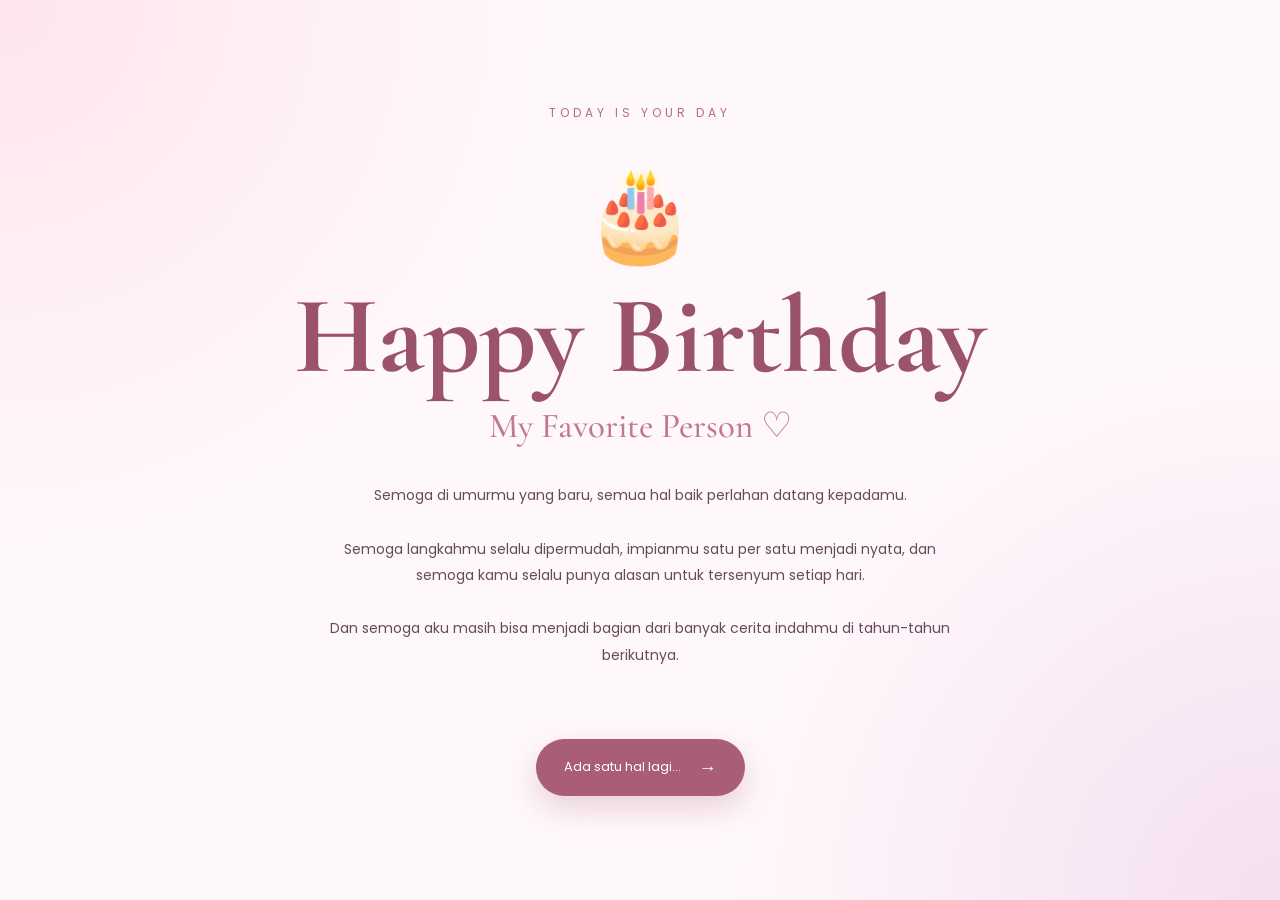
==== birthday.html @ 7c7e7c43 "Add files via upload" ====
<!DOCTYPE html>
<html lang="id">
<head>

    <meta charset="UTF-8">

    <meta name="viewport"
          content="width=device-width, initial-scale=1.0">

    <title>Happy Birthday</title>

    <link rel="stylesheet"
          href="style.css">

</head>

<body>

<div class="floating-hearts">
    <span>♡</span>
    <span>♥</span>
    <span>♡</span>
    <span>♥</span>
</div>

<main class="page birthday-page">

    <div class="birthday-content">

        <p class="mini-title">
            TODAY IS YOUR DAY
        </p>

        <div class="cake">
            🎂
        </div>

        <h1 class="birthday-title">
            Happy Birthday
        </h1>

        <h2>
            My Favorite Person ♡
        </h2>

        <p class="birthday-text">

            Semoga di umurmu yang baru,
            semua hal baik perlahan datang kepadamu.

            <br><br>

            Semoga langkahmu selalu dipermudah,
            impianmu satu per satu menjadi nyata,
            dan semoga kamu selalu punya alasan
            untuk tersenyum setiap hari.

            <br><br>

            Dan semoga aku masih bisa menjadi
            bagian dari banyak cerita indahmu
            di tahun-tahun berikutnya.

        </p>

        <a href="ending.html" class="btn">
            Ada satu hal lagi...
            <span>→</span>
        </a>

    </div>

</main>

<script src="script.js"></script>

</body>
</html>
---- style.css ----
@import url('https://fonts.googleapis.com/css2?family=Cormorant+Garamond:wght@400;500;600;700&family=Poppins:wght@300;400;500;600&display=swap');


* {
    margin: 0;
    padding: 0;
    box-sizing: border-box;
}


html {
    scroll-behavior: smooth;
}


body {

    font-family: 'Poppins', sans-serif;

    background:
        radial-gradient(
            circle at top left,
            #ffe5ed,
            transparent 35%
        ),
        radial-gradient(
            circle at bottom right,
            #f4dff1,
            transparent 35%
        ),
        #fff8fb;

    color: #654b57;

    min-height: 100vh;

    overflow-x: hidden;
}


/* =========================
   PAGE
========================= */

.page {

    min-height: 100vh;

    display: flex;

    justify-content: center;

    align-items: center;

    padding: 60px 20px;

    position: relative;

}


/* =========================
   CONTENT
========================= */

.content {

    width: 100%;

    max-width: 1000px;

    text-align: center;

    animation: pageIn 1s ease;

}


@keyframes pageIn {

    from {
        opacity: 0;
        transform: translateY(25px);
    }

    to {
        opacity: 1;
        transform: translateY(0);
    }

}


/* =========================
   OPENING
========================= */

.opening-card {

    text-align: center;

    animation: pageIn 1s ease;

}


.mini-title {

    font-size: 12px;

    letter-spacing: 4px;

    color: #b36d86;

    margin-bottom: 25px;

}


.gift {

    font-size: 85px;

    animation: floating 3s ease-in-out infinite;

}


@keyframes floating {

    0%,100% {
        transform: translateY(0);
    }

    50% {
        transform: translateY(-15px);
    }

}


.opening h1 {

    font-family: 'Cormorant Garamond', serif;

    font-size: clamp(70px, 12vw, 130px);

    line-height: .75;

    color: #9c5670;

    margin: 25px 0;

}


.opening h1 span {

    color: #d38da5;

}


.subtitle {

    font-size: 17px;

    margin-top: 30px;

}


.small-note {

    font-size: 12px;

    margin-top: 10px;

    color: #aa8995;

}


/* =========================
   BUTTON
========================= */

.btn {

    display: inline-flex;

    align-items: center;

    gap: 18px;

    margin-top: 35px;

    padding: 15px 28px;

    border-radius: 50px;

    background: #a95d78;

    color: white;

    text-decoration: none;

    font-size: 13px;

    transition: .3s;

    box-shadow:
        0 12px 30px
        rgba(169,93,120,.25);

}


.btn span {

    font-size: 18px;

}


.btn:hover {

    transform: translateY(-5px);

    box-shadow:
        0 18px 35px
        rgba(169,93,120,.35);

}


/* =========================
   TITLE
========================= */

.title {

    font-family: 'Cormorant Garamond', serif;

    font-size: clamp(45px, 7vw, 75px);

    line-height: .95;

    color: #8f5268;

    margin-bottom: 30px;

}


.title span {

    color: #c37a93;

}


.description {

    max-width: 600px;

    margin: auto;

    font-size: 14px;

    line-height: 1.8;

    color: #8c737d;

}


/* =========================
   LETTER
========================= */

.letter {

    max-width: 750px;

    margin: 40px auto 0;

    padding: 45px;

    text-align: left;

    background:
        rgba(255,255,255,.8);

    border-radius: 25px;

    box-shadow:
        0 20px 60px
        rgba(130,70,90,.1);

    border:
        1px solid rgba(180,120,140,.15);

}


.letter p {

    font-family:
        'Cormorant Garamond',
        serif;

    font-size: 22px;

    line-height: 1.6;

    margin-bottom: 20px;

}


.letter .highlight {

    font-size: 28px;

    color: #a65874;

    text-align: center;

}


.signature {

    text-align: right;

    font-family:
        'Cormorant Garamond',
        serif;

    font-size: 25px;

    color: #a95f78;

}


/* =========================
   GALLERY
========================= */

.gallery {

    margin-top: 40px;

    display: grid;

    grid-template-columns:
        repeat(4, 1fr);

    gap: 20px;

}


.photo-card {

    background: white;

    padding: 10px;

    border-radius: 5px;

    box-shadow:
        0 15px 35px
        rgba(100,60,70,.12);

    transform:
        rotate(var(--rotation));

    transition: .4s;

}


.photo-card:nth-child(1) {
    --rotation: -2deg;
}

.photo-card:nth-child(2) {
    --rotation: 2deg;
}

.photo-card:nth-child(3) {
    --rotation: -1deg;
}

.photo-card:nth-child(4) {
    --rotation: 3deg;
}


.photo-card:hover {

    transform:
        rotate(0deg)
        translateY(-10px)
        scale(1.03);

}


.photo-card img {

    width: 100%;

    aspect-ratio: 3 / 4;

    object-fit: cover;

    display: block;

}


.photo-card p {

    padding: 12px 5px 8px;

    font-family:
        'Cormorant Garamond',
        serif;

    font-size: 18px;

    color: #795565;

}


/* =========================
   REASONS
========================= */

.reasons {

    display: grid;

    grid-template-columns:
        repeat(3, 1fr);

    gap: 25px;

    margin-top: 45px;

}


.reason {

    background: rgba(255,255,255,.8);

    padding: 35px 25px;

    border-radius: 25px;

    box-shadow:
        0 15px 40px
        rgba(120,70,90,.08);

    transition: .3s;

}


.reason:hover {

    transform:
        translateY(-8px);

}


.reason-icon {

    font-size: 35px;

    color: #c36d8a;

    margin-bottom: 15px;

}


.reason h3 {

    font-family:
        'Cormorant Garamond',
        serif;

    font-size: 28px;

    color: #92546b;

    margin-bottom: 12px;

}


.reason p {

    font-size: 13px;

    line-height: 1.8;

    color: #8b747d;

}


/* =========================
   BIRTHDAY
========================= */

.birthday-page {

    text-align: center;

}


.birthday-content {

    max-width: 750px;

    animation: pageIn 1s ease;

}


.cake {

    font-size: 90px;

    margin: 10px 0;

}


.birthday-title {

    font-family:
        'Cormorant Garamond',
        serif;

    font-size:
        clamp(60px, 10vw, 110px);

    line-height: .8;

    color: #9b536c;

}


.birthday-content h2 {

    font-family:
        'Cormorant Garamond',
        serif;

    font-size: 35px;

    font-weight: 500;

    color: #c37791;

    margin-top: 25px;

}


.birthday-text {

    margin: 35px auto;

    max-width: 650px;

    line-height: 1.9;

    font-size: 14px;

}


/* =========================
   ENDING
========================= */

.ending-page {

    text-align: center;

}


.ending-content {

    max-width: 700px;

    animation: pageIn 1s ease;

}


.big-heart {

    font-size: 90px;

    color: #c55d7d;

    animation: heartBeat 1.3s infinite;

}


@keyframes heartBeat {

    0%,100% {
        transform: scale(1);
    }

    50% {
        transform: scale(1.18);
    }

}


.ending-content h1 {

    font-family:
        'Cormorant Garamond',
        serif;

    font-size:
        clamp(65px, 10vw, 100px);

    color: #96546b;

}


.ending-content > p {

    max-width: 550px;

    margin: 20px auto;

    line-height: 1.8;

}


.final-message {

    display: flex;

    justify-content: center;

    align-items: center;

    gap: 20px;

    margin: 40px 0;

}


.final-message span {

    color: #c15d7d;

    font-size: 25px;

}


.final-message h2 {

    font-family:
        'Cormorant Garamond',
        serif;

    font-size: 55px;

    color: #a35470;

}


.forever {

    font-family:
        'Cormorant Garamond',
        serif;

    font-size: 20px;

    color: #9a7683;

}


.restart {

    display: inline-block;

    margin-top: 30px;

    color: #a45c76;

    text-decoration: none;

    font-size: 13px;

}


/* =========================
   FLOATING HEARTS
========================= */

.floating-hearts span {

    position: fixed;

    bottom: -30px;

    font-size: 25px;

    color: #e0a0b5;

    opacity: .5;

    animation:
        floatHeart
        10s linear infinite;

    z-index: -1;

}


.floating-hearts span:nth-child(1) {
    left: 10%;
    animation-delay: 1s;
}

.floating-hearts span:nth-child(2) {
    left: 35%;
    animation-delay: 4s;
}

.floating-hearts span:nth-child(3) {
    left: 65%;
    animation-delay: 2s;
}

.floating-hearts span:nth-child(4) {
    left: 90%;
    animation-delay: 5s;
}


@keyframes floatHeart {

    0% {
        transform:
            translateY(0)
            rotate(0deg);

        opacity: 0;
    }

    20% {
        opacity: .5;
    }

    100% {

        transform:
            translateY(-110vh)
            rotate(360deg);

        opacity: 0;
    }

}


/* =========================
   MOBILE
========================= */

@media(max-width: 768px) {

    .page {

        padding:
            50px 20px;

    }


    .opening h1 {

        font-size: 75px;

    }


    .letter {

        padding: 30px 22px;

    }


    .letter p {

        font-size: 19px;

    }


    .gallery {

        grid-template-columns:
            repeat(2, 1fr);

        gap: 12px;

    }


    .reasons {

        grid-template-columns: 1fr;

    }


    .birthday-title {

        font-size: 65px;

    }


    .final-message h2 {

        font-size: 45px;

    }

}


@media(max-width: 450px) {

    .gallery {

        grid-template-columns: 1fr;

    }

}
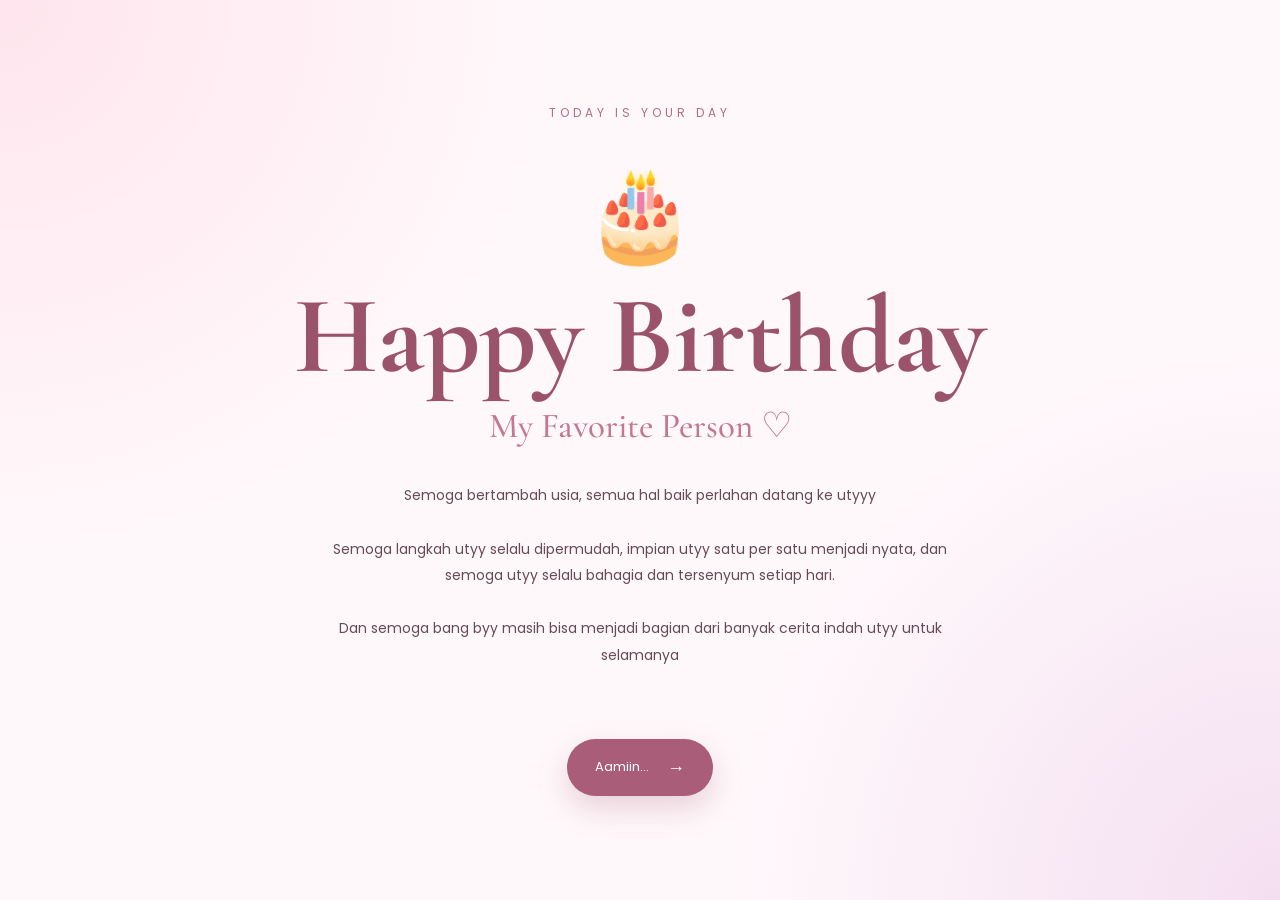
==== commit aefdfd4e: "Update birthday.html" ====
--- a/birthday.html
+++ b/birthday.html
@@ -45,26 +45,26 @@
 
         <p class="birthday-text">
 
-            Semoga di umurmu yang baru,
-            semua hal baik perlahan datang kepadamu.
+            Semoga bertambah usia,
+            semua hal baik perlahan datang ke utyyy
 
             <br><br>
 
-            Semoga langkahmu selalu dipermudah,
-            impianmu satu per satu menjadi nyata,
-            dan semoga kamu selalu punya alasan
-            untuk tersenyum setiap hari.
+            Semoga langkah utyy selalu dipermudah,
+            impian utyy satu per satu menjadi nyata,
+            dan semoga utyy selalu bahagia
+            dan tersenyum setiap hari.
 
             <br><br>
 
-            Dan semoga aku masih bisa menjadi
-            bagian dari banyak cerita indahmu
-            di tahun-tahun berikutnya.
+            Dan semoga bang byy masih bisa menjadi
+            bagian dari banyak cerita indah utyy
+            untuk selamanya
 
         </p>
 
         <a href="ending.html" class="btn">
-            Ada satu hal lagi...
+            Aamiin...
             <span>→</span>
         </a>
 
@@ -75,4 +75,4 @@
 <script src="script.js"></script>
 
 </body>
-</html>+</html>
